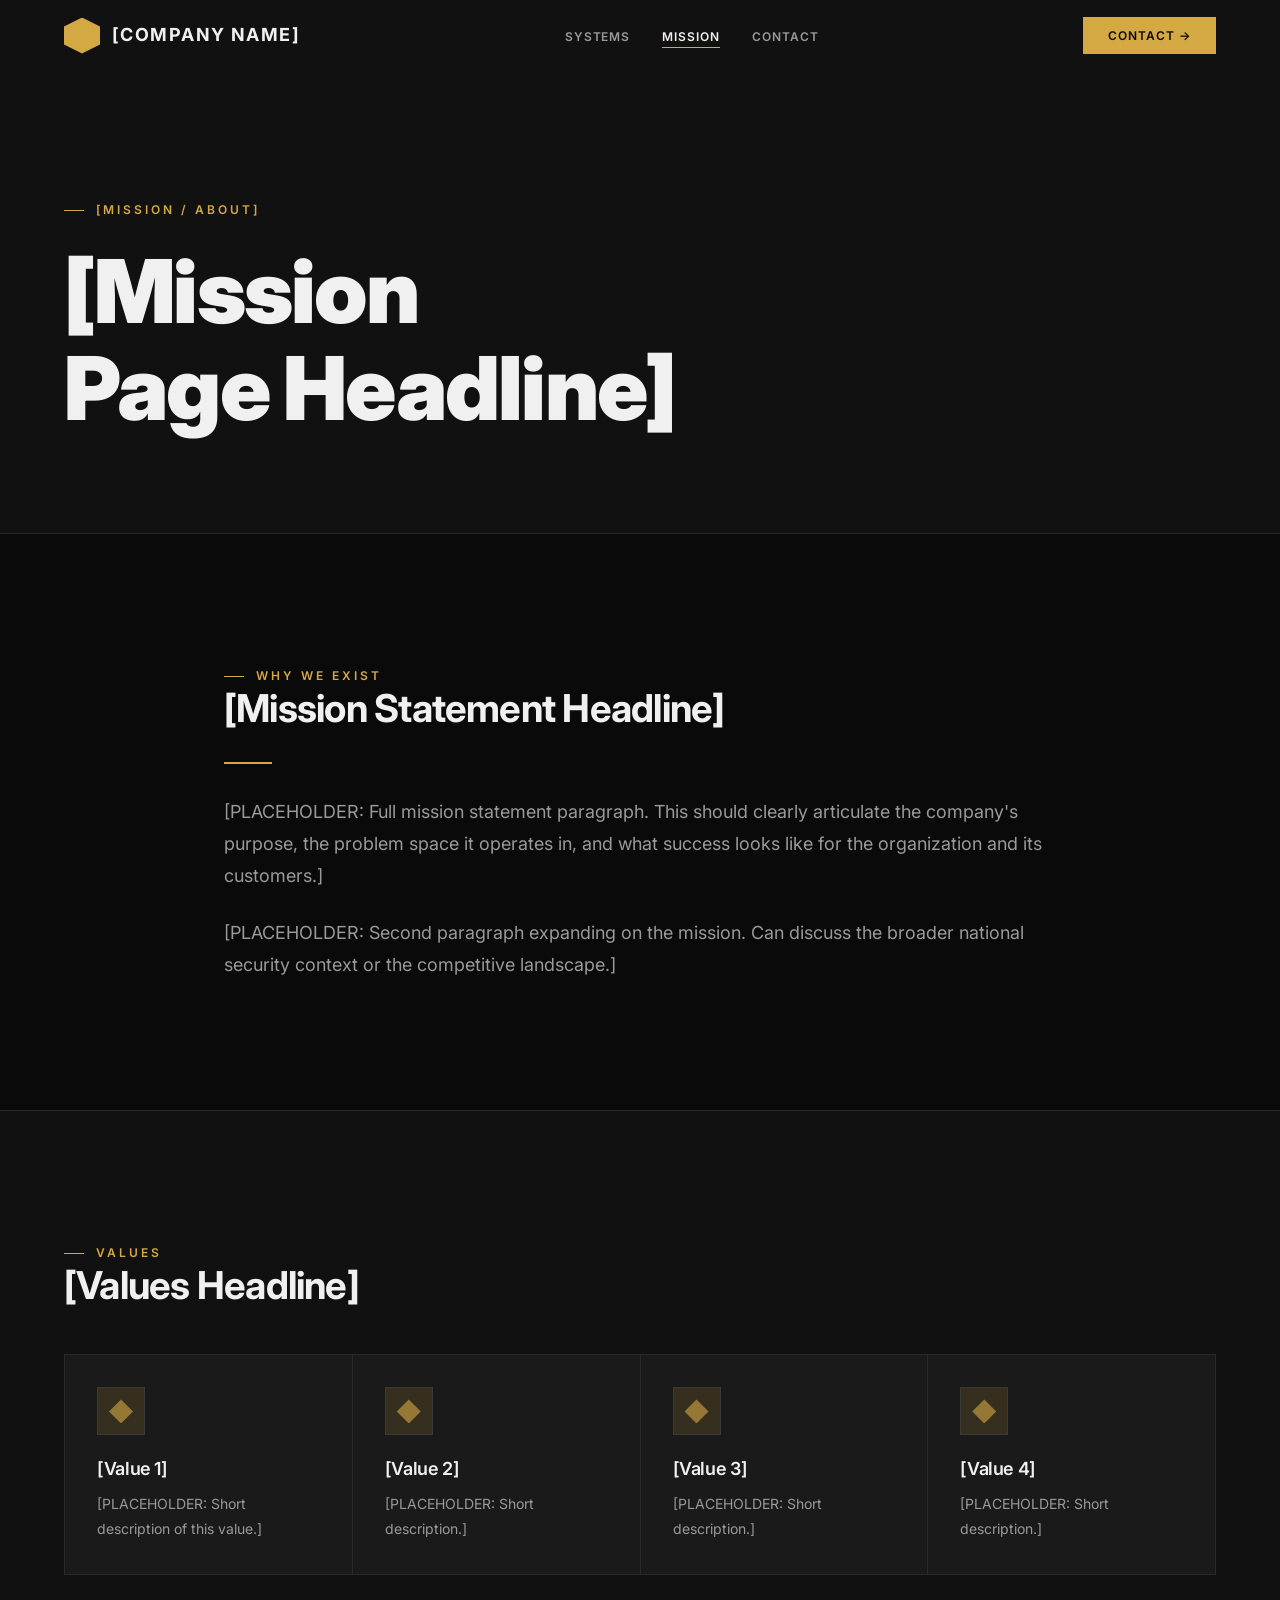
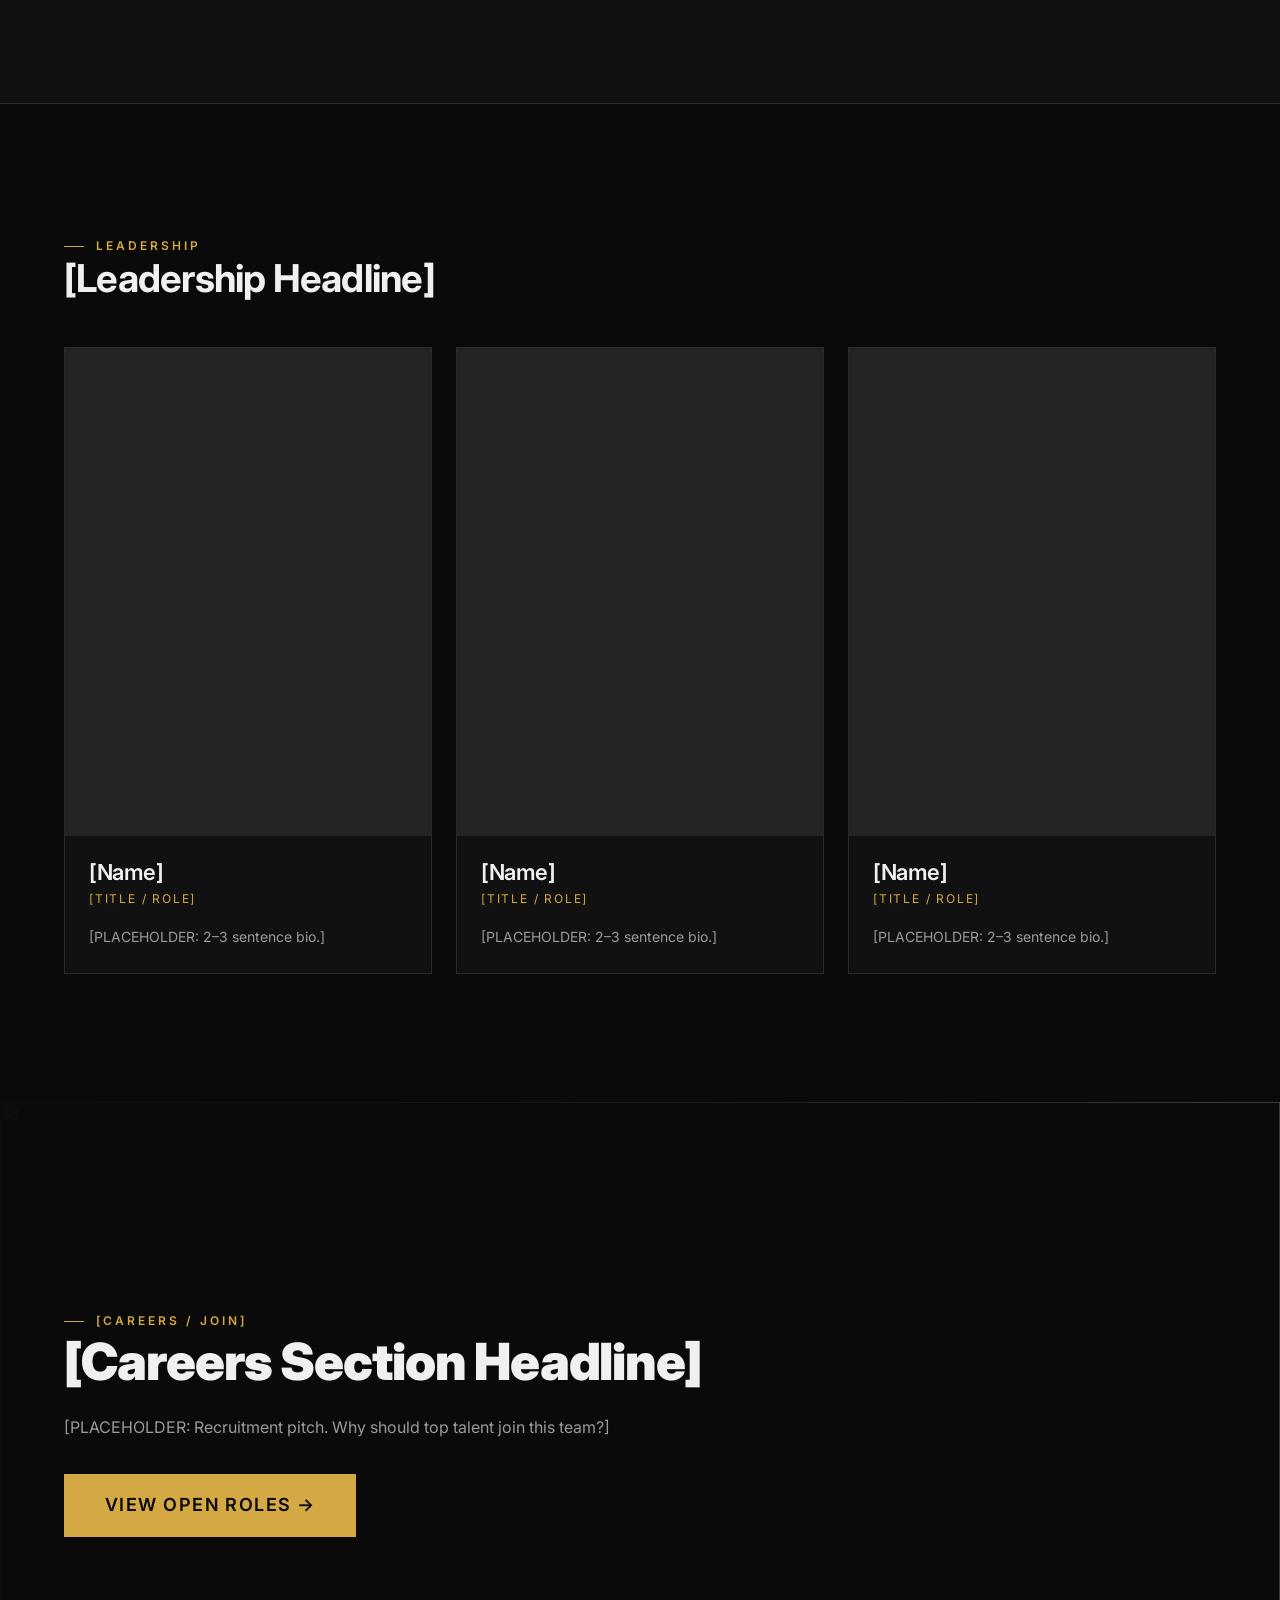
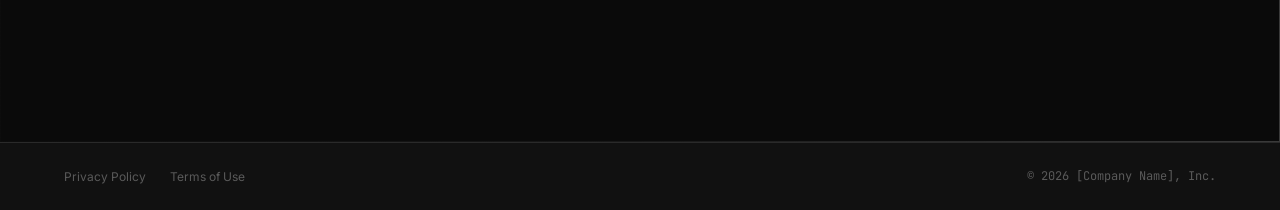
==== pages/about.html @ b7695383 "website archi built" ====
<!DOCTYPE html>
<html lang="en">
<head>
  <meta charset="UTF-8" />
  <meta name="viewport" content="width=device-width, initial-scale=1.0" />
  <meta name="description" content="[PLACEHOLDER: About page description]" />
  <title>Mission — [Company Name]</title>

  <link rel="icon" type="image/svg+xml" href="../assets/images/logo/favicon.svg" />
  <link rel="preconnect" href="https://fonts.googleapis.com" />
  <link rel="preconnect" href="https://fonts.gstatic.com" crossorigin />
  <link href="https://fonts.googleapis.com/css2?family=Inter:wght@400;500;600;700;900&family=JetBrains+Mono:wght@400;600&display=swap" rel="stylesheet" />

  <link rel="stylesheet" href="../css/variables.css" />
  <link rel="stylesheet" href="../css/reset.css" />
  <link rel="stylesheet" href="../css/main.css" />
  <link rel="stylesheet" href="../css/pages.css" />
</head>
<body>

  <nav class="nav scrolled" id="nav">
    <div class="container nav__inner">
      <a href="../index.html" class="nav__logo">
        <div class="nav__logo-mark"></div>
        <span class="nav__logo-text">[Company Name]</span>
      </a>
      <ul class="nav__links" role="list">
        <li><a href="products.html"  class="nav__link">Systems</a></li>
        <li><a href="about.html"     class="nav__link active">Mission</a></li>
        <li><a href="contact.html"   class="nav__link">Contact</a></li>
      </ul>
      <div class="nav__actions">
        <a href="contact.html" class="btn btn--primary btn--sm">Contact →</a>
      </div>
      <button class="nav__hamburger" id="navToggle" aria-label="Toggle menu" aria-expanded="false">
        <span></span><span></span><span></span>
      </button>
    </div>
    <div class="nav__mobile" id="navMobile">
      <a href="products.html" class="nav__mobile-link">Systems</a>
      <a href="about.html"    class="nav__mobile-link">Mission</a>
      <a href="contact.html"  class="nav__mobile-link">Contact</a>
    </div>
  </nav>

  <main id="main-content">

    <!-- PAGE HERO -->
    <header class="page-hero page-hero--tall" aria-label="About page header">
      <div class="container page-hero__inner">
        <p class="eyebrow" data-reveal>[Mission / About]</p>
        <h1 class="headline-xl" data-reveal data-reveal-delay="1">
          [Mission<br/>Page Headline]
        </h1>
      </div>
    </header>

    <!-- MISSION TEXT BLOCK -->
    <section class="section" aria-labelledby="mission-body-heading">
      <div class="container container--narrow">
        <p class="eyebrow" data-reveal>Why We Exist</p>
        <h2 class="headline-md" id="mission-body-heading" data-reveal data-reveal-delay="1">
          [Mission Statement Headline]
        </h2>
        <hr class="rule rule--accent" style="margin: 2rem 0;" />
        <p class="body-lg" data-reveal data-reveal-delay="2">
          [PLACEHOLDER: Full mission statement paragraph. This should clearly articulate the
          company's purpose, the problem space it operates in, and what success looks like
          for the organization and its customers.]
        </p>
        <p class="body-lg" style="margin-top: 1.5rem;" data-reveal data-reveal-delay="3">
          [PLACEHOLDER: Second paragraph expanding on the mission. Can discuss the broader
          national security context or the competitive landscape.]
        </p>
      </div>
    </section>

    <!-- VALUES GRID -->
    <section class="platform section" aria-labelledby="values-heading">
      <div class="container">
        <p class="eyebrow" data-reveal>Values</p>
        <h2 class="headline-md" id="values-heading" data-reveal data-reveal-delay="1">
          [Values Headline]
        </h2>
        <div class="platform__grid" style="margin-top: 3rem;">
          <div class="platform-tile" data-reveal data-reveal-delay="1">
            <div class="platform-tile__icon"><div class="platform-tile__icon-inner"></div></div>
            <h3 class="platform-tile__title">[Value 1]</h3>
            <p class="platform-tile__body">[PLACEHOLDER: Short description of this value.]</p>
          </div>
          <div class="platform-tile" data-reveal data-reveal-delay="2">
            <div class="platform-tile__icon"><div class="platform-tile__icon-inner"></div></div>
            <h3 class="platform-tile__title">[Value 2]</h3>
            <p class="platform-tile__body">[PLACEHOLDER: Short description.]</p>
          </div>
          <div class="platform-tile" data-reveal data-reveal-delay="3">
            <div class="platform-tile__icon"><div class="platform-tile__icon-inner"></div></div>
            <h3 class="platform-tile__title">[Value 3]</h3>
            <p class="platform-tile__body">[PLACEHOLDER: Short description.]</p>
          </div>
          <div class="platform-tile" data-reveal data-reveal-delay="4">
            <div class="platform-tile__icon"><div class="platform-tile__icon-inner"></div></div>
            <h3 class="platform-tile__title">[Value 4]</h3>
            <p class="platform-tile__body">[PLACEHOLDER: Short description.]</p>
          </div>
        </div>
      </div>
    </section>

    <!-- LEADERSHIP SECTION -->
    <section class="section" aria-labelledby="leadership-heading">
      <div class="container">
        <p class="eyebrow" data-reveal>Leadership</p>
        <h2 class="headline-md" id="leadership-heading" data-reveal data-reveal-delay="1">
          [Leadership Headline]
        </h2>

        <div class="leadership-grid" style="margin-top: 3rem;">
          <!-- Leader card — repeat as needed -->
          <article class="leader-card" data-reveal>
            <div class="leader-card__photo">
              <!-- Replace with <img> -->
              <div style="width:100%;height:100%;background:var(--color-surface-3);"></div>
            </div>
            <div class="leader-card__info">
              <h3 class="leader-card__name">[Name]</h3>
              <p class="leader-card__title">[Title / Role]</p>
              <p class="leader-card__bio body-sm">
                [PLACEHOLDER: 2–3 sentence bio.]
              </p>
            </div>
          </article>

          <article class="leader-card" data-reveal data-reveal-delay="1">
            <div class="leader-card__photo">
              <div style="width:100%;height:100%;background:var(--color-surface-3);"></div>
            </div>
            <div class="leader-card__info">
              <h3 class="leader-card__name">[Name]</h3>
              <p class="leader-card__title">[Title / Role]</p>
              <p class="leader-card__bio body-sm">[PLACEHOLDER: 2–3 sentence bio.]</p>
            </div>
          </article>

          <article class="leader-card" data-reveal data-reveal-delay="2">
            <div class="leader-card__photo">
              <div style="width:100%;height:100%;background:var(--color-surface-3);"></div>
            </div>
            <div class="leader-card__info">
              <h3 class="leader-card__name">[Name]</h3>
              <p class="leader-card__title">[Title / Role]</p>
              <p class="leader-card__bio body-sm">[PLACEHOLDER: 2–3 sentence bio.]</p>
            </div>
          </article>
        </div>
      </div>
    </section>

    <!-- CAREERS CTA -->
    <section class="feature-strip" aria-labelledby="careers-heading">
      <div class="feature-strip__bg">
        <img src="../assets/images/about/careers-bg.jpg" alt="" loading="lazy" />
      </div>
      <div class="container">
        <div class="feature-strip__content">
          <p class="eyebrow" data-reveal>[Careers / Join]</p>
          <h2 class="feature-strip__headline" id="careers-heading" data-reveal data-reveal-delay="1">
            [Careers Section Headline]
          </h2>
          <p class="feature-strip__body" data-reveal data-reveal-delay="2">
            [PLACEHOLDER: Recruitment pitch. Why should top talent join this team?]
          </p>
          <a href="#" class="btn btn--primary btn--lg" data-reveal data-reveal-delay="3">
            View Open Roles →
          </a>
        </div>
      </div>
    </section>

  </main>

  <footer class="footer">
    <div class="container">
      <div class="footer__bottom">
        <nav class="footer__legal">
          <a href="#">Privacy Policy</a>
          <a href="#">Terms of Use</a>
        </nav>
        <p class="footer__copyright">© <span id="year"></span> [Company Name], Inc.</p>
      </div>
    </div>
  </footer>

  <script src="../js/main.js" defer></script>
</body>
</html>
---- css/variables.css ----
:root {
  /* Background layers */
  --color-bg:           #0a0a0a;
  --color-surface-1:    #111111;
  --color-surface-2:    #1a1a1a;
  --color-surface-3:    #242424;

  /* Borders */
  --color-border:       #2a2a2a;
  --color-border-light: #3a3a3a;

  /* Text */
  --color-text-primary:   #f0f0f0;
  --color-text-secondary: #9a9a9a;
  --color-text-muted:     #5a5a5a;

  /* Accent */
  --color-accent:       #d4a843;
  --color-accent-dim:   #a07a28;
  --color-accent-glow:  rgba(212, 168, 67, 0.15);

  /* Functional */
  --color-danger:  #cc3333;
  --color-success: #2e7d52;

  /* Typography */
  --font-display:  'Inter', 'Helvetica Neue', Arial, sans-serif;
  --font-mono:     'JetBrains Mono', 'Fira Code', 'Courier New', monospace;

  --size-xs:   0.75rem;   /* 12px */
  --size-sm:   0.875rem;  /* 14px */
  --size-base: 1rem;      /* 16px */
  --size-md:   1.125rem;  /* 18px */
  --size-lg:   1.375rem;  /* 22px */
  --size-xl:   1.75rem;   /* 28px */
  --size-2xl:  2.25rem;   /* 36px */
  --size-3xl:  3rem;      /* 48px */
  --size-4xl:  4rem;      /* 64px */
  --size-5xl:  5.5rem;    /* 88px */

  --weight-regular: 400;
  --weight-medium:  500;
  --weight-semibold:600;
  --weight-bold:    700;
  --weight-black:   900;

  --leading-tight:  1.1;
  --leading-snug:   1.3;
  --leading-normal: 1.6;
  --leading-loose:  1.8;

  --tracking-tight:  -0.02em;
  --tracking-normal:  0em;
  --tracking-wide:    0.08em;
  --tracking-wider:   0.15em;
  --tracking-widest:  0.25em;

  /* Spacing */
  --space-1:  0.25rem;
  --space-2:  0.5rem;
  --space-3:  0.75rem;
  --space-4:  1rem;
  --space-6:  1.5rem;
  --space-8:  2rem;
  --space-10: 2.5rem;
  --space-12: 3rem;
  --space-16: 4rem;
  --space-20: 5rem;
  --space-24: 6rem;
  --space-32: 8rem;
  --space-40: 10rem;

  /* Layout */
  --max-width:      1440px;
  --max-width-text: 720px;
  --nav-height:     72px;
  --gutter:         clamp(1.5rem, 5vw, 4rem);

  /* Border radius */
  --radius-sm:   2px;
  --radius-md:   4px;
  --radius-lg:   8px;
  --radius-full: 9999px;

  /* Transitions */
  --ease-default: cubic-bezier(0.4, 0, 0.2, 1);
  --ease-in:      cubic-bezier(0.4, 0, 1, 1);
  --ease-out:     cubic-bezier(0, 0, 0.2, 1);
  --ease-spring:  cubic-bezier(0.175, 0.885, 0.32, 1.275);

  --duration-fast:   150ms;
  --duration-normal: 300ms;
  --duration-slow:   500ms;
  --duration-slower: 800ms;

  /* Shadows */
  --shadow-sm:    0 1px 3px rgba(0,0,0,0.4);
  --shadow-md:    0 4px 16px rgba(0,0,0,0.5);
  --shadow-lg:    0 8px 32px rgba(0,0,0,0.6);
  --shadow-accent:0 0 24px var(--color-accent-glow);

  /* Z-index stack */
  --z-base:    0;
  --z-raised:  10;
  --z-overlay: 100;
  --z-modal:   200;
  --z-nav:     900;
  --z-top:     1000;
}
---- css/main.css ----
/* ============================================================
   LAYOUT UTILITIES
   ============================================================ */

.container {
  width: 100%;
  max-width: var(--max-width);
  margin-left: auto;
  margin-right: auto;
  padding-left: var(--gutter);
  padding-right: var(--gutter);
}

.container--narrow {
  max-width: 960px;
}

.container--text {
  max-width: var(--max-width-text);
}

.section {
  padding-top: var(--space-32);
  padding-bottom: var(--space-32);
}

.section--flush-top    { padding-top: 0; }
.section--flush-bottom { padding-bottom: 0; }
.section--tight        { padding-top: var(--space-16); padding-bottom: var(--space-16); }

.grid {
  display: grid;
  gap: var(--space-6);
}

.grid--2 { grid-template-columns: repeat(2, 1fr); }
.grid--3 { grid-template-columns: repeat(3, 1fr); }
.grid--4 { grid-template-columns: repeat(4, 1fr); }

.flex        { display: flex; }
.flex-col    { flex-direction: column; }
.items-center{ align-items: center; }
.justify-between { justify-content: space-between; }
.gap-4  { gap: var(--space-4); }
.gap-6  { gap: var(--space-6); }
.gap-8  { gap: var(--space-8); }

/* ============================================================
   TYPOGRAPHY UTILITIES
   ============================================================ */

.eyebrow {
  display: inline-block;
  font-size: var(--size-xs);
  font-weight: var(--weight-semibold);
  letter-spacing: var(--tracking-widest);
  text-transform: uppercase;
  color: var(--color-accent);
}

.eyebrow::before {
  content: '';
  display: inline-block;
  width: 20px;
  height: 1px;
  background: var(--color-accent);
  vertical-align: middle;
  margin-right: var(--space-3);
}

.headline-xl {
  font-size: clamp(var(--size-3xl), 7vw, var(--size-5xl));
  font-weight: var(--weight-black);
  letter-spacing: var(--tracking-tight);
  line-height: var(--leading-tight);
}

.headline-lg {
  font-size: clamp(var(--size-2xl), 5vw, var(--size-4xl));
  font-weight: var(--weight-bold);
  letter-spacing: var(--tracking-tight);
}

.headline-md {
  font-size: clamp(var(--size-xl), 3vw, var(--size-3xl));
  font-weight: var(--weight-bold);
}

.headline-sm {
  font-size: var(--size-xl);
  font-weight: var(--weight-semibold);
}

.body-lg  { font-size: var(--size-md); color: var(--color-text-secondary); line-height: var(--leading-loose); }
.body-sm  { font-size: var(--size-sm); color: var(--color-text-secondary); }
.mono     { font-family: var(--font-mono); font-size: var(--size-sm); }
.muted    { color: var(--color-text-muted); }
.accent   { color: var(--color-accent); }

.text-center { text-align: center; }
.text-right  { text-align: right; }

/* ============================================================
   BUTTONS
   ============================================================ */

.btn {
  display: inline-flex;
  align-items: center;
  gap: var(--space-2);
  padding: var(--space-3) var(--space-8);
  font-size: var(--size-sm);
  font-weight: var(--weight-semibold);
  letter-spacing: var(--tracking-wide);
  text-transform: uppercase;
  border: 1px solid transparent;
  transition: background var(--duration-normal) var(--ease-default),
              color var(--duration-normal) var(--ease-default),
              border-color var(--duration-normal) var(--ease-default),
              transform var(--duration-fast) var(--ease-out);
  cursor: pointer;
}

.btn:active { transform: translateY(1px); }

.btn--primary {
  background: var(--color-accent);
  color: var(--color-bg);
  border-color: var(--color-accent);
}

.btn--primary:hover {
  background: var(--color-accent-dim);
  border-color: var(--color-accent-dim);
}

.btn--ghost {
  background: transparent;
  color: var(--color-text-primary);
  border-color: var(--color-border-light);
}

.btn--ghost:hover {
  border-color: var(--color-text-primary);
  color: var(--color-text-primary);
}

.btn--outline-accent {
  background: transparent;
  color: var(--color-accent);
  border-color: var(--color-accent);
}

.btn--outline-accent:hover {
  background: var(--color-accent-glow);
}

.btn--sm {
  padding: var(--space-2) var(--space-6);
  font-size: var(--size-xs);
}

.btn--lg {
  padding: var(--space-4) var(--space-10);
  font-size: var(--size-md);
}

.btn__arrow {
  display: inline-block;
  transition: transform var(--duration-normal) var(--ease-spring);
}

.btn:hover .btn__arrow { transform: translateX(4px); }

/* ============================================================
   DIVIDERS
   ============================================================ */

.rule {
  border: none;
  border-top: 1px solid var(--color-border);
  width: 100%;
}

.rule--accent {
  border-color: var(--color-accent);
  width: 48px;
  border-width: 2px;
}

/* ============================================================
   NAVIGATION
   ============================================================ */

.nav {
  position: fixed;
  top: 0;
  left: 0;
  right: 0;
  z-index: var(--z-nav);
  height: var(--nav-height);
  display: flex;
  align-items: center;
  transition: background var(--duration-normal) var(--ease-default),
              border-color var(--duration-normal) var(--ease-default),
              backdrop-filter var(--duration-normal) var(--ease-default);
  border-bottom: 1px solid transparent;
}

.nav.scrolled {
  background: rgba(10, 10, 10, 0.92);
  backdrop-filter: blur(16px);
  border-bottom-color: var(--color-border);
}

.nav__inner {
  display: flex;
  align-items: center;
  justify-content: space-between;
  width: 100%;
}

.nav__logo {
  display: flex;
  align-items: center;
  gap: var(--space-3);
  flex-shrink: 0;
}

.nav__logo-mark {
  width: 36px;
  height: 36px;
  /* SVG logo goes here */
  background: var(--color-accent);
  clip-path: polygon(50% 0%, 100% 25%, 100% 75%, 50% 100%, 0% 75%, 0% 25%);
}

.nav__logo-text {
  font-size: var(--size-md);
  font-weight: var(--weight-bold);
  letter-spacing: var(--tracking-wide);
  text-transform: uppercase;
}

.nav__links {
  display: flex;
  align-items: center;
  gap: var(--space-8);
}

.nav__link {
  font-size: var(--size-xs);
  font-weight: var(--weight-semibold);
  letter-spacing: var(--tracking-wide);
  text-transform: uppercase;
  color: var(--color-text-secondary);
  transition: color var(--duration-fast);
  position: relative;
}

.nav__link::after {
  content: '';
  position: absolute;
  bottom: -4px;
  left: 0;
  width: 0;
  height: 1px;
  background: var(--color-accent);
  transition: width var(--duration-normal) var(--ease-out);
}

.nav__link:hover,
.nav__link.active {
  color: var(--color-text-primary);
}

.nav__link:hover::after,
.nav__link.active::after {
  width: 100%;
}

.nav__actions {
  display: flex;
  align-items: center;
  gap: var(--space-4);
}

.nav__hamburger {
  display: none;
  flex-direction: column;
  gap: 5px;
  padding: var(--space-2);
  cursor: pointer;
}

.nav__hamburger span {
  display: block;
  width: 24px;
  height: 1.5px;
  background: var(--color-text-primary);
  transition: transform var(--duration-normal) var(--ease-default),
              opacity var(--duration-normal);
}

/* Mobile nav drawer */
.nav__mobile {
  position: fixed;
  top: var(--nav-height);
  left: 0;
  right: 0;
  bottom: 0;
  background: var(--color-surface-1);
  z-index: calc(var(--z-nav) - 1);
  padding: var(--space-8) var(--gutter);
  display: flex;
  flex-direction: column;
  gap: var(--space-6);
  transform: translateX(100%);
  transition: transform var(--duration-slow) var(--ease-out);
}

.nav__mobile.open { transform: translateX(0); }

.nav__mobile-link {
  font-size: var(--size-2xl);
  font-weight: var(--weight-bold);
  letter-spacing: var(--tracking-tight);
  color: var(--color-text-secondary);
  transition: color var(--duration-fast);
}

.nav__mobile-link:hover { color: var(--color-text-primary); }

/* ============================================================
   HERO
   ============================================================ */

.hero {
  position: relative;
  height: 100dvh;
  min-height: 640px;
  display: flex;
  align-items: flex-end;
  padding-bottom: var(--space-24);
  overflow: hidden;
}

.hero__media {
  position: absolute;
  inset: 0;
  z-index: 0;
}

.hero__media-bg {
  width: 100%;
  height: 100%;
  object-fit: cover;
  object-position: center;
  filter: brightness(0.4);
}

/* Vignette overlays */
.hero__media::after {
  content: '';
  position: absolute;
  inset: 0;
  background: linear-gradient(
    to bottom,
    rgba(10,10,10,0.2) 0%,
    transparent 30%,
    transparent 50%,
    rgba(10,10,10,0.7) 80%,
    rgba(10,10,10,1) 100%
  );
}

.hero__content {
  position: relative;
  z-index: 1;
  width: 100%;
}

.hero__eyebrow {
  margin-bottom: var(--space-6);
}

.hero__headline {
  font-size: clamp(var(--size-3xl), 8vw, 6.5rem);
  font-weight: var(--weight-black);
  letter-spacing: var(--tracking-tight);
  line-height: 0.95;
  max-width: 14ch;
  margin-bottom: var(--space-8);
}

.hero__headline em {
  font-style: normal;
  color: var(--color-accent);
}

.hero__sub {
  font-size: var(--size-md);
  color: var(--color-text-secondary);
  max-width: 50ch;
  margin-bottom: var(--space-10);
  line-height: var(--leading-loose);
}

.hero__actions {
  display: flex;
  gap: var(--space-4);
  flex-wrap: wrap;
}

/* Scroll indicator */
.hero__scroll {
  position: absolute;
  bottom: var(--space-8);
  right: var(--gutter);
  display: flex;
  flex-direction: column;
  align-items: center;
  gap: var(--space-2);
  z-index: 1;
}

.hero__scroll-line {
  width: 1px;
  height: 48px;
  background: linear-gradient(to bottom, var(--color-text-muted), transparent);
  animation: scrollPulse 2s ease-in-out infinite;
}

@keyframes scrollPulse {
  0%, 100% { opacity: 0.4; transform: scaleY(1); }
  50%       { opacity: 1;   transform: scaleY(0.8); }
}

.hero__scroll-label {
  writing-mode: vertical-rl;
  font-size: var(--size-xs);
  letter-spacing: var(--tracking-widest);
  text-transform: uppercase;
  color: var(--color-text-muted);
}

/* ============================================================
   TICKER / STATS BAR
   ============================================================ */

.ticker {
  border-top: 1px solid var(--color-border);
  border-bottom: 1px solid var(--color-border);
  background: var(--color-surface-1);
  overflow: hidden;
}

.ticker__track {
  display: flex;
  gap: var(--space-16);
  padding: var(--space-4) 0;
  animation: tickerScroll 30s linear infinite;
  white-space: nowrap;
}

.ticker__track:hover { animation-play-state: paused; }

@keyframes tickerScroll {
  from { transform: translateX(0); }
  to   { transform: translateX(-50%); }
}

.ticker__item {
  display: flex;
  align-items: center;
  gap: var(--space-4);
  flex-shrink: 0;
  font-size: var(--size-xs);
  letter-spacing: var(--tracking-wide);
  text-transform: uppercase;
  color: var(--color-text-muted);
}

.ticker__item-value {
  font-size: var(--size-md);
  font-weight: var(--weight-bold);
  color: var(--color-accent);
  font-variant-numeric: tabular-nums;
}

.ticker__sep {
  color: var(--color-border-light);
}

/* ============================================================
   STATS GRID
   ============================================================ */

.stats {
  display: grid;
  grid-template-columns: repeat(4, 1fr);
  gap: 0;
}

.stat {
  padding: var(--space-12) var(--space-8);
  border-right: 1px solid var(--color-border);
  position: relative;
}

.stat:last-child { border-right: none; }

.stat__number {
  font-size: clamp(var(--size-3xl), 4vw, var(--size-5xl));
  font-weight: var(--weight-black);
  letter-spacing: var(--tracking-tight);
  line-height: 1;
  color: var(--color-text-primary);
  font-variant-numeric: tabular-nums;
}

.stat__unit {
  color: var(--color-accent);
}

.stat__label {
  margin-top: var(--space-2);
  font-size: var(--size-xs);
  letter-spacing: var(--tracking-wider);
  text-transform: uppercase;
  color: var(--color-text-muted);
}

/* ============================================================
   MISSION STATEMENT
   ============================================================ */

.mission {
  background: var(--color-surface-1);
  border-top: 1px solid var(--color-border);
  border-bottom: 1px solid var(--color-border);
}

.mission__inner {
  display: grid;
  grid-template-columns: 1fr 3fr;
  gap: var(--space-16);
  align-items: start;
}

.mission__label {
  padding-top: var(--space-2);
}

.mission__text {
  font-size: clamp(var(--size-lg), 2.5vw, var(--size-2xl));
  line-height: var(--leading-snug);
  color: var(--color-text-primary);
  font-weight: var(--weight-medium);
}

.mission__text strong {
  color: var(--color-accent);
  font-weight: var(--weight-bold);
}

/* ============================================================
   SYSTEMS / PRODUCTS
   ============================================================ */

.systems__header {
  display: flex;
  justify-content: space-between;
  align-items: flex-end;
  margin-bottom: var(--space-12);
}

.systems__grid {
  display: grid;
  grid-template-columns: repeat(3, 1fr);
  gap: 1px;
  background: var(--color-border);
  border: 1px solid var(--color-border);
}

.system-card {
  position: relative;
  background: var(--color-surface-1);
  aspect-ratio: 4/5;
  overflow: hidden;
  cursor: pointer;
}

.system-card__media {
  position: absolute;
  inset: 0;
  z-index: 0;
}

.system-card__img {
  width: 100%;
  height: 100%;
  object-fit: cover;
  transition: transform var(--duration-slower) var(--ease-out),
              filter var(--duration-slower) var(--ease-out);
  filter: brightness(0.5) saturate(0.6);
}

.system-card:hover .system-card__img {
  transform: scale(1.04);
  filter: brightness(0.7) saturate(0.8);
}

.system-card__overlay {
  position: absolute;
  inset: 0;
  background: linear-gradient(to top, rgba(10,10,10,0.9) 0%, transparent 60%);
  z-index: 1;
}

.system-card__content {
  position: absolute;
  bottom: 0;
  left: 0;
  right: 0;
  padding: var(--space-8);
  z-index: 2;
}

.system-card__designation {
  font-family: var(--font-mono);
  font-size: var(--size-xs);
  color: var(--color-accent);
  letter-spacing: var(--tracking-wider);
  margin-bottom: var(--space-2);
}

.system-card__name {
  font-size: var(--size-xl);
  font-weight: var(--weight-bold);
  letter-spacing: var(--tracking-tight);
  margin-bottom: var(--space-2);
}

.system-card__type {
  font-size: var(--size-xs);
  color: var(--color-text-secondary);
  letter-spacing: var(--tracking-wide);
  text-transform: uppercase;
}

.system-card__cta {
  margin-top: var(--space-4);
  display: flex;
  align-items: center;
  gap: var(--space-2);
  font-size: var(--size-xs);
  font-weight: var(--weight-semibold);
  letter-spacing: var(--tracking-wide);
  text-transform: uppercase;
  color: var(--color-accent);
  opacity: 0;
  transform: translateY(8px);
  transition: opacity var(--duration-normal) var(--ease-out),
              transform var(--duration-normal) var(--ease-out);
}

.system-card:hover .system-card__cta {
  opacity: 1;
  transform: translateY(0);
}

/* Featured card (large, spans 2 cols) */
.system-card--featured {
  grid-column: span 2;
  aspect-ratio: auto;
  min-height: 480px;
}

/* ============================================================
   CAPABILITIES
   ============================================================ */

.capability {
  display: grid;
  grid-template-columns: 1fr 1fr;
  gap: 0;
  border-top: 1px solid var(--color-border);
  min-height: 560px;
}

.capability--reverse { direction: rtl; }
.capability--reverse > * { direction: ltr; }

.capability__media {
  position: relative;
  overflow: hidden;
  background: var(--color-surface-2);
}

.capability__img {
  width: 100%;
  height: 100%;
  object-fit: cover;
  filter: brightness(0.6) saturate(0.7);
  transition: transform var(--duration-slower) var(--ease-out);
}

.capability:hover .capability__img { transform: scale(1.03); }

.capability__content {
  display: flex;
  flex-direction: column;
  justify-content: center;
  padding: var(--space-16) var(--space-12);
  background: var(--color-surface-1);
}

.capability__eyebrow { margin-bottom: var(--space-6); }

.capability__headline {
  font-size: clamp(var(--size-xl), 3vw, var(--size-3xl));
  font-weight: var(--weight-bold);
  line-height: var(--leading-snug);
  margin-bottom: var(--space-6);
}

.capability__body {
  color: var(--color-text-secondary);
  line-height: var(--leading-loose);
  margin-bottom: var(--space-8);
}

.capability__specs {
  display: grid;
  grid-template-columns: 1fr 1fr;
  gap: var(--space-4) var(--space-8);
  padding-top: var(--space-8);
  border-top: 1px solid var(--color-border);
  margin-bottom: var(--space-8);
}

.capability__spec-label {
  font-size: var(--size-xs);
  letter-spacing: var(--tracking-wide);
  text-transform: uppercase;
  color: var(--color-text-muted);
  margin-bottom: var(--space-1);
}

.capability__spec-value {
  font-family: var(--font-mono);
  font-size: var(--size-md);
  color: var(--color-text-primary);
  font-weight: var(--weight-semibold);
}

/* ============================================================
   TECHNOLOGY / PLATFORM SECTION
   ============================================================ */

.platform {
  background: var(--color-surface-1);
  border-top: 1px solid var(--color-border);
  border-bottom: 1px solid var(--color-border);
}

.platform__header {
  margin-bottom: var(--space-16);
}

.platform__grid {
  display: grid;
  grid-template-columns: repeat(4, 1fr);
  gap: 1px;
  background: var(--color-border);
  border: 1px solid var(--color-border);
}

.platform-tile {
  background: var(--color-surface-2);
  padding: var(--space-8);
  transition: background var(--duration-normal);
}

.platform-tile:hover { background: var(--color-surface-3); }

.platform-tile__icon {
  width: 48px;
  height: 48px;
  background: var(--color-accent-glow);
  border: 1px solid var(--color-border-light);
  display: flex;
  align-items: center;
  justify-content: center;
  margin-bottom: var(--space-6);
  /* SVG icon placeholder */
}

.platform-tile__icon-inner {
  width: 24px;
  height: 24px;
  background: var(--color-accent);
  opacity: 0.6;
  clip-path: polygon(50% 0, 100% 50%, 50% 100%, 0 50%);
}

.platform-tile__title {
  font-size: var(--size-md);
  font-weight: var(--weight-semibold);
  margin-bottom: var(--space-3);
}

.platform-tile__body {
  font-size: var(--size-sm);
  color: var(--color-text-secondary);
  line-height: var(--leading-loose);
}

/* ============================================================
   FULL-WIDTH FEATURE STRIP
   ============================================================ */

.feature-strip {
  position: relative;
  min-height: 640px;
  display: flex;
  align-items: center;
  overflow: hidden;
}

.feature-strip__bg {
  position: absolute;
  inset: 0;
  z-index: 0;
}

.feature-strip__bg img {
  width: 100%;
  height: 100%;
  object-fit: cover;
  filter: brightness(0.3) saturate(0.5);
}

.feature-strip__bg::after {
  content: '';
  position: absolute;
  inset: 0;
  background: linear-gradient(
    to right,
    rgba(10,10,10,0.95) 0%,
    rgba(10,10,10,0.7) 50%,
    transparent 100%
  );
}

.feature-strip__content {
  position: relative;
  z-index: 1;
  max-width: 640px;
}

.feature-strip__eyebrow { margin-bottom: var(--space-6); }

.feature-strip__headline {
  font-size: clamp(var(--size-2xl), 4vw, var(--size-4xl));
  font-weight: var(--weight-black);
  line-height: var(--leading-tight);
  margin-bottom: var(--space-6);
}

.feature-strip__body {
  color: var(--color-text-secondary);
  line-height: var(--leading-loose);
  margin-bottom: var(--space-8);
}

/* ============================================================
   NEWS / UPDATES
   ============================================================ */

.news__header {
  display: flex;
  justify-content: space-between;
  align-items: flex-end;
  margin-bottom: var(--space-10);
}

.news__grid {
  display: grid;
  grid-template-columns: repeat(3, 1fr);
  gap: var(--space-6);
}

.news-card {
  background: var(--color-surface-1);
  border: 1px solid var(--color-border);
  transition: border-color var(--duration-normal);
  cursor: pointer;
}

.news-card:hover { border-color: var(--color-accent); }

.news-card__media {
  aspect-ratio: 16/9;
  overflow: hidden;
  background: var(--color-surface-2);
}

.news-card__img {
  width: 100%;
  height: 100%;
  object-fit: cover;
  filter: brightness(0.6) saturate(0.6);
  transition: transform var(--duration-slow) var(--ease-out),
              filter var(--duration-slow) var(--ease-out);
}

.news-card:hover .news-card__img {
  transform: scale(1.04);
  filter: brightness(0.75) saturate(0.8);
}

.news-card__body {
  padding: var(--space-6);
}

.news-card__meta {
  display: flex;
  gap: var(--space-4);
  margin-bottom: var(--space-4);
}

.news-card__tag {
  font-size: var(--size-xs);
  letter-spacing: var(--tracking-wider);
  text-transform: uppercase;
  color: var(--color-accent);
}

.news-card__date {
  font-size: var(--size-xs);
  color: var(--color-text-muted);
  font-family: var(--font-mono);
}

.news-card__title {
  font-size: var(--size-md);
  font-weight: var(--weight-semibold);
  line-height: var(--leading-snug);
  margin-bottom: var(--space-3);
  transition: color var(--duration-fast);
}

.news-card:hover .news-card__title { color: var(--color-accent); }

.news-card__excerpt {
  font-size: var(--size-sm);
  color: var(--color-text-secondary);
  line-height: var(--leading-loose);
}

/* ============================================================
   PARTNERS STRIP
   ============================================================ */

.partners {
  border-top: 1px solid var(--color-border);
  border-bottom: 1px solid var(--color-border);
  background: var(--color-surface-1);
}

.partners__label {
  text-align: center;
  margin-bottom: var(--space-10);
}

.partners__logos {
  display: flex;
  justify-content: center;
  align-items: center;
  gap: var(--space-16);
  flex-wrap: wrap;
}

.partner-logo {
  height: 28px;
  width: auto;
  opacity: 0.3;
  filter: grayscale(1);
  transition: opacity var(--duration-normal), filter var(--duration-normal);
}

.partner-logo:hover {
  opacity: 0.7;
  filter: grayscale(0);
}

/* ============================================================
   CTA BANNER
   ============================================================ */

.cta-banner {
  position: relative;
  background: var(--color-surface-2);
  border-top: 1px solid var(--color-border);
  text-align: center;
  overflow: hidden;
}

.cta-banner::before {
  content: '';
  position: absolute;
  top: 50%;
  left: 50%;
  transform: translate(-50%, -50%);
  width: 600px;
  height: 600px;
  background: radial-gradient(circle, var(--color-accent-glow) 0%, transparent 70%);
  pointer-events: none;
}

.cta-banner__eyebrow { margin-bottom: var(--space-6); }

.cta-banner__headline {
  font-size: clamp(var(--size-2xl), 4vw, var(--size-4xl));
  font-weight: var(--weight-black);
  margin-bottom: var(--space-6);
}

.cta-banner__sub {
  font-size: var(--size-md);
  color: var(--color-text-secondary);
  max-width: 50ch;
  margin: 0 auto var(--space-10);
}

.cta-banner__actions {
  display: flex;
  gap: var(--space-4);
  justify-content: center;
}

/* ============================================================
   FOOTER
   ============================================================ */

.footer {
  background: var(--color-surface-1);
  border-top: 1px solid var(--color-border);
}

.footer__top {
  display: grid;
  grid-template-columns: 2fr 1fr 1fr 1fr;
  gap: var(--space-12);
  padding: var(--space-16) 0;
  border-bottom: 1px solid var(--color-border);
}

.footer__brand-logo {
  display: flex;
  align-items: center;
  gap: var(--space-3);
  margin-bottom: var(--space-6);
}

.footer__brand-mark {
  width: 28px;
  height: 28px;
  background: var(--color-accent);
  clip-path: polygon(50% 0%, 100% 25%, 100% 75%, 50% 100%, 0% 75%, 0% 25%);
  flex-shrink: 0;
}

.footer__brand-name {
  font-size: var(--size-md);
  font-weight: var(--weight-bold);
  letter-spacing: var(--tracking-wide);
  text-transform: uppercase;
}

.footer__tagline {
  font-size: var(--size-sm);
  color: var(--color-text-muted);
  line-height: var(--leading-loose);
  margin-bottom: var(--space-8);
}

.footer__social {
  display: flex;
  gap: var(--space-4);
}

.footer__social-link {
  width: 36px;
  height: 36px;
  border: 1px solid var(--color-border);
  display: flex;
  align-items: center;
  justify-content: center;
  transition: border-color var(--duration-fast), background var(--duration-fast);
}

.footer__social-link:hover {
  border-color: var(--color-accent);
  background: var(--color-accent-glow);
}

.footer__social-icon {
  width: 16px;
  height: 16px;
  background: var(--color-text-secondary);
  /* SVG icon placeholder */
}

.footer__col-title {
  font-size: var(--size-xs);
  font-weight: var(--weight-semibold);
  letter-spacing: var(--tracking-widest);
  text-transform: uppercase;
  color: var(--color-text-primary);
  margin-bottom: var(--space-6);
}

.footer__links {
  display: flex;
  flex-direction: column;
  gap: var(--space-3);
}

.footer__link {
  font-size: var(--size-sm);
  color: var(--color-text-muted);
  transition: color var(--duration-fast);
}

.footer__link:hover { color: var(--color-text-primary); }

.footer__bottom {
  display: flex;
  justify-content: space-between;
  align-items: center;
  padding: var(--space-6) 0;
}

.footer__legal {
  font-size: var(--size-xs);
  color: var(--color-text-muted);
  display: flex;
  gap: var(--space-6);
  flex-wrap: wrap;
}

.footer__legal a:hover { color: var(--color-text-secondary); }

.footer__copyright {
  font-size: var(--size-xs);
  color: var(--color-text-muted);
  font-family: var(--font-mono);
}

/* ============================================================
   SCROLL REVEAL ANIMATIONS
   ============================================================ */

[data-reveal] {
  opacity: 0;
  transform: translateY(24px);
  transition: opacity var(--duration-slower) var(--ease-out),
              transform var(--duration-slower) var(--ease-out);
}

[data-reveal="left"] {
  transform: translateX(-24px);
}

[data-reveal="right"] {
  transform: translateX(24px);
}

[data-reveal].revealed {
  opacity: 1;
  transform: translate(0);
}

[data-reveal-delay="1"] { transition-delay: 100ms; }
[data-reveal-delay="2"] { transition-delay: 200ms; }
[data-reveal-delay="3"] { transition-delay: 300ms; }
[data-reveal-delay="4"] { transition-delay: 400ms; }

/* ============================================================
   UTILITY CLASSES
   ============================================================ */

.sr-only {
  position: absolute;
  width: 1px;
  height: 1px;
  padding: 0;
  margin: -1px;
  overflow: hidden;
  clip: rect(0,0,0,0);
  white-space: nowrap;
  border: 0;
}

.hide-mobile  { display: none; }
.show-mobile  { display: block; }

/* ============================================================
   RESPONSIVE
   ============================================================ */

@media (min-width: 768px) {
  .hide-mobile { display: block; }
  .show-mobile { display: none; }
}

@media (max-width: 1200px) {
  .systems__grid { grid-template-columns: repeat(2, 1fr); }
  .system-card--featured { grid-column: span 2; }
  .platform__grid { grid-template-columns: repeat(2, 1fr); }
  .footer__top { grid-template-columns: 1fr 1fr; gap: var(--space-8); }
}

@media (max-width: 1024px) {
  .stats { grid-template-columns: repeat(2, 1fr); }
  .stat { border-bottom: 1px solid var(--color-border); }
  .capability { grid-template-columns: 1fr; }
  .capability__media { aspect-ratio: 16/9; }
  .mission__inner { grid-template-columns: 1fr; gap: var(--space-6); }
}

@media (max-width: 768px) {
  .nav__links   { display: none; }
  .nav__actions .btn { display: none; }
  .nav__hamburger { display: flex; }

  .systems__grid { grid-template-columns: 1fr; }
  .system-card--featured { grid-column: span 1; }

  .news__grid { grid-template-columns: 1fr; }

  .footer__top { grid-template-columns: 1fr; }

  .cta-banner__actions { flex-direction: column; align-items: center; }

  .capability--reverse { direction: ltr; }
}

@media (max-width: 480px) {
  .stats { grid-template-columns: 1fr 1fr; }
  .platform__grid { grid-template-columns: 1fr; }
  .partners__logos { gap: var(--space-8); }
  .hero__actions { flex-direction: column; }
}
---- css/pages.css ----
/* ============================================================
   PAGE HERO (inner pages)
   ============================================================ */

.page-hero {
  padding-top: calc(var(--nav-height) + var(--space-20));
  padding-bottom: var(--space-16);
  border-bottom: 1px solid var(--color-border);
  background: var(--color-surface-1);
}

.page-hero--tall {
  padding-top: calc(var(--nav-height) + var(--space-32));
  padding-bottom: var(--space-24);
}

.page-hero__inner {
  display: flex;
  flex-direction: column;
  gap: var(--space-6);
}

.page-hero__inner .headline-xl {
  max-width: 16ch;
}

/* ============================================================
   FILTER BAR (products page)
   ============================================================ */

.filter-bar {
  position: sticky;
  top: var(--nav-height);
  z-index: var(--z-raised);
  background: rgba(10,10,10,0.9);
  backdrop-filter: blur(12px);
  border-bottom: 1px solid var(--color-border);
}

.filter-bar__inner {
  display: flex;
  gap: var(--space-2);
  overflow-x: auto;
  padding: var(--space-3) 0;
  scrollbar-width: none;
}

.filter-bar__inner::-webkit-scrollbar { display: none; }

.filter-btn {
  flex-shrink: 0;
  padding: var(--space-2) var(--space-4);
  font-size: var(--size-xs);
  font-weight: var(--weight-semibold);
  letter-spacing: var(--tracking-wide);
  text-transform: uppercase;
  color: var(--color-text-muted);
  border: 1px solid var(--color-border);
  transition: color var(--duration-fast),
              border-color var(--duration-fast),
              background var(--duration-fast);
  cursor: pointer;
}

.filter-btn:hover {
  color: var(--color-text-primary);
  border-color: var(--color-border-light);
}

.filter-btn--active {
  color: var(--color-accent);
  border-color: var(--color-accent);
  background: var(--color-accent-glow);
}

/* ============================================================
   PRODUCT GRID (products page)
   ============================================================ */

.product-grid {
  display: grid;
  grid-template-columns: repeat(2, 1fr);
  gap: var(--space-6);
}

.product-card {
  display: grid;
  grid-template-columns: 1fr 1fr;
  border: 1px solid var(--color-border);
  background: var(--color-surface-1);
  transition: border-color var(--duration-normal);
  overflow: hidden;
}

.product-card:hover { border-color: var(--color-border-light); }

.product-card__media {
  aspect-ratio: 1;
  overflow: hidden;
  background: var(--color-surface-2);
}

.product-card__img {
  width: 100%;
  height: 100%;
  object-fit: cover;
  filter: brightness(0.6) saturate(0.6);
  transition: transform var(--duration-slower) var(--ease-out),
              filter var(--duration-slower) var(--ease-out);
}

.product-card:hover .product-card__img {
  transform: scale(1.04);
  filter: brightness(0.75) saturate(0.8);
}

.product-card__content {
  display: flex;
  flex-direction: column;
  justify-content: space-between;
  padding: var(--space-6);
  gap: var(--space-4);
}

.product-card__header {
  display: flex;
  justify-content: space-between;
  align-items: center;
}

.product-card__designation {
  color: var(--color-accent);
}

.product-card__status {
  font-size: var(--size-xs);
  letter-spacing: var(--tracking-wide);
  text-transform: uppercase;
  color: var(--color-text-muted);
  border: 1px solid var(--color-border);
  padding: 2px var(--space-2);
}

.product-card__name {
  font-size: var(--size-xl);
  font-weight: var(--weight-bold);
}

.product-card__type {
  margin-top: -var(--space-2);
}

.product-card__desc {
  font-size: var(--size-sm);
  color: var(--color-text-secondary);
  line-height: var(--leading-loose);
  flex-grow: 1;
}

.product-card__specs {
  display: flex;
  flex-direction: column;
  gap: var(--space-2);
  padding-top: var(--space-4);
  border-top: 1px solid var(--color-border);
}

.product-spec {
  display: flex;
  justify-content: space-between;
  align-items: center;
}

.product-spec__label {
  font-size: var(--size-xs);
  color: var(--color-text-muted);
  letter-spacing: var(--tracking-wide);
  text-transform: uppercase;
}

.product-spec__value {
  font-family: var(--font-mono);
  font-size: var(--size-sm);
  color: var(--color-text-primary);
  font-weight: var(--weight-semibold);
}

.product-card--hidden { display: none; }

/* ============================================================
   LEADERSHIP GRID (about page)
   ============================================================ */

.leadership-grid {
  display: grid;
  grid-template-columns: repeat(3, 1fr);
  gap: var(--space-6);
}

.leader-card {
  background: var(--color-surface-1);
  border: 1px solid var(--color-border);
  overflow: hidden;
}

.leader-card__photo {
  aspect-ratio: 3/4;
  overflow: hidden;
  background: var(--color-surface-2);
}

.leader-card__photo img {
  width: 100%;
  height: 100%;
  object-fit: cover;
  filter: grayscale(0.4);
  transition: filter var(--duration-slow);
}

.leader-card:hover .leader-card__photo img { filter: grayscale(0); }

.leader-card__info {
  padding: var(--space-6);
}

.leader-card__name {
  font-size: var(--size-lg);
  font-weight: var(--weight-semibold);
  margin-bottom: var(--space-1);
}

.leader-card__title {
  font-size: var(--size-xs);
  letter-spacing: var(--tracking-wider);
  text-transform: uppercase;
  color: var(--color-accent);
  margin-bottom: var(--space-4);
}

.leader-card__bio {
  color: var(--color-text-secondary);
  line-height: var(--leading-loose);
}

/* ============================================================
   CONTACT PAGE LAYOUT
   ============================================================ */

.contact-layout {
  display: grid;
  grid-template-columns: 1fr 1.5fr;
  gap: var(--space-16);
  align-items: start;
}

.contact-info {
  position: sticky;
  top: calc(var(--nav-height) + var(--space-8));
  display: flex;
  flex-direction: column;
  gap: var(--space-8);
}

.contact-channels {
  display: flex;
  flex-direction: column;
  gap: var(--space-6);
  padding-top: var(--space-8);
  border-top: 1px solid var(--color-border);
}

.contact-channel__label {
  margin-bottom: var(--space-1);
}

.contact-channel__value {
  font-size: var(--size-md);
  color: var(--color-text-primary);
  font-weight: var(--weight-medium);
  transition: color var(--duration-fast);
}

.contact-channel__value:hover { color: var(--color-accent); }

/* FORM */

.contact-form-wrap {
  background: var(--color-surface-1);
  border: 1px solid var(--color-border);
  padding: var(--space-10);
}

.contact-form {
  display: flex;
  flex-direction: column;
  gap: var(--space-6);
}

.form-row { display: flex; gap: var(--space-4); }
.form-row--2 > * { flex: 1; }

.form-field {
  display: flex;
  flex-direction: column;
  gap: var(--space-2);
}

.form-label {
  font-size: var(--size-xs);
  font-weight: var(--weight-semibold);
  letter-spacing: var(--tracking-wide);
  text-transform: uppercase;
  color: var(--color-text-secondary);
}

.form-input {
  background: var(--color-surface-2);
  border: 1px solid var(--color-border);
  color: var(--color-text-primary);
  padding: var(--space-3) var(--space-4);
  font-size: var(--size-sm);
  transition: border-color var(--duration-fast), background var(--duration-fast);
  outline: none;
}

.form-input:focus {
  border-color: var(--color-accent);
  background: var(--color-surface-3);
}

.form-input::placeholder { color: var(--color-text-muted); }

.form-select {
  appearance: none;
  cursor: pointer;
  background-image: url("data:image/svg+xml,%3Csvg xmlns='http://www.w3.org/2000/svg' width='12' height='7' viewBox='0 0 12 7'%3E%3Cpath d='M1 1l5 5 5-5' stroke='%235a5a5a' stroke-width='1.5' fill='none' stroke-linecap='round'/%3E%3C/svg%3E");
  background-repeat: no-repeat;
  background-position: right var(--space-4) center;
  padding-right: var(--space-10);
}

.form-textarea { resize: vertical; min-height: 120px; }

.form-checkbox {
  display: flex;
  align-items: flex-start;
  gap: var(--space-3);
  cursor: pointer;
}

.form-checkbox input[type="checkbox"] {
  flex-shrink: 0;
  width: 16px;
  height: 16px;
  margin-top: 2px;
  accent-color: var(--color-accent);
  cursor: pointer;
}

.form-checkbox__label {
  font-size: var(--size-sm);
  color: var(--color-text-secondary);
  line-height: var(--leading-loose);
}

.form-checkbox__label a {
  color: var(--color-accent);
  text-decoration: underline;
}

.form-submit { align-self: flex-start; }

.form-note {
  font-size: var(--size-xs);
  color: var(--color-text-muted);
  line-height: var(--leading-loose);
}

/* ============================================================
   RESPONSIVE — PAGES
   ============================================================ */

@media (max-width: 1024px) {
  .product-grid { grid-template-columns: 1fr; }
  .product-card { grid-template-columns: 1fr; }
  .product-card__media { aspect-ratio: 16/9; }
  .leadership-grid { grid-template-columns: repeat(2, 1fr); }
  .contact-layout { grid-template-columns: 1fr; }
  .contact-info { position: static; }
}

@media (max-width: 640px) {
  .leadership-grid { grid-template-columns: 1fr; }
  .contact-form-wrap { padding: var(--space-6); }
  .form-row--2 { flex-direction: column; }
}
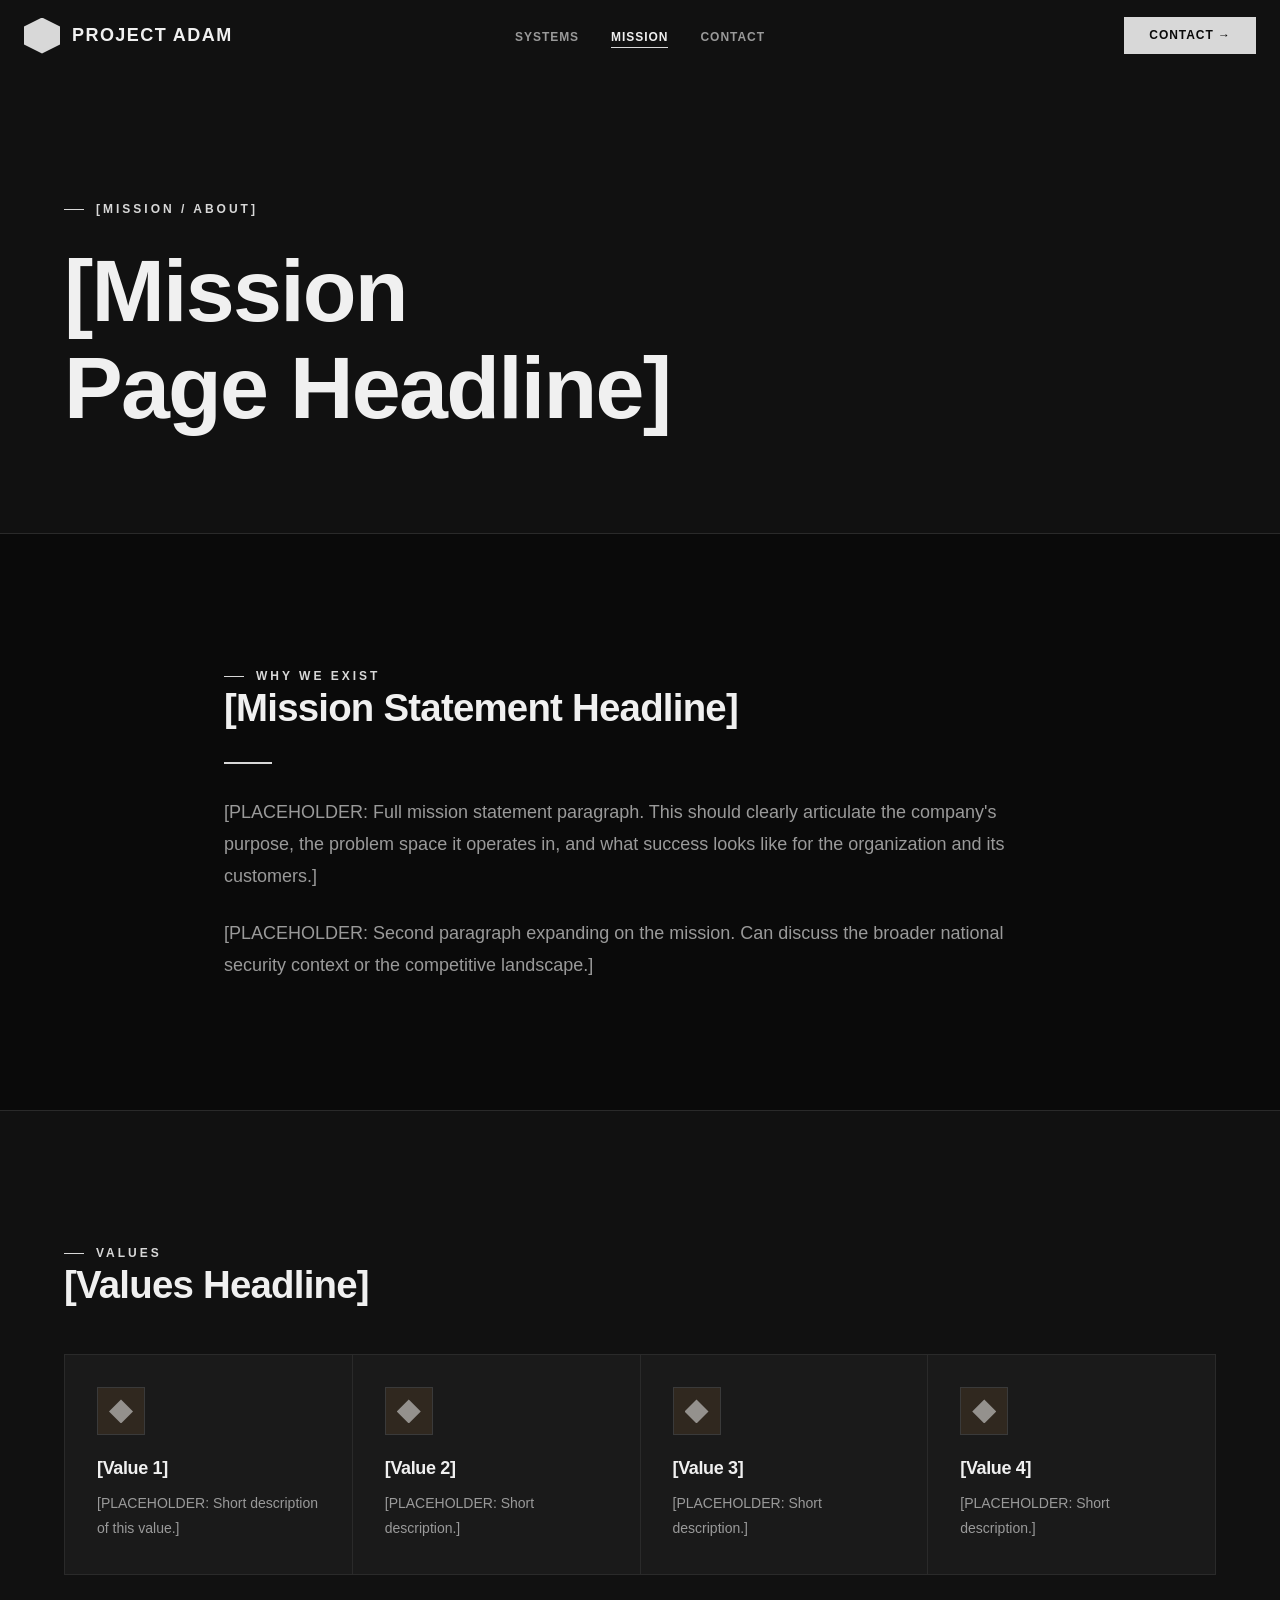
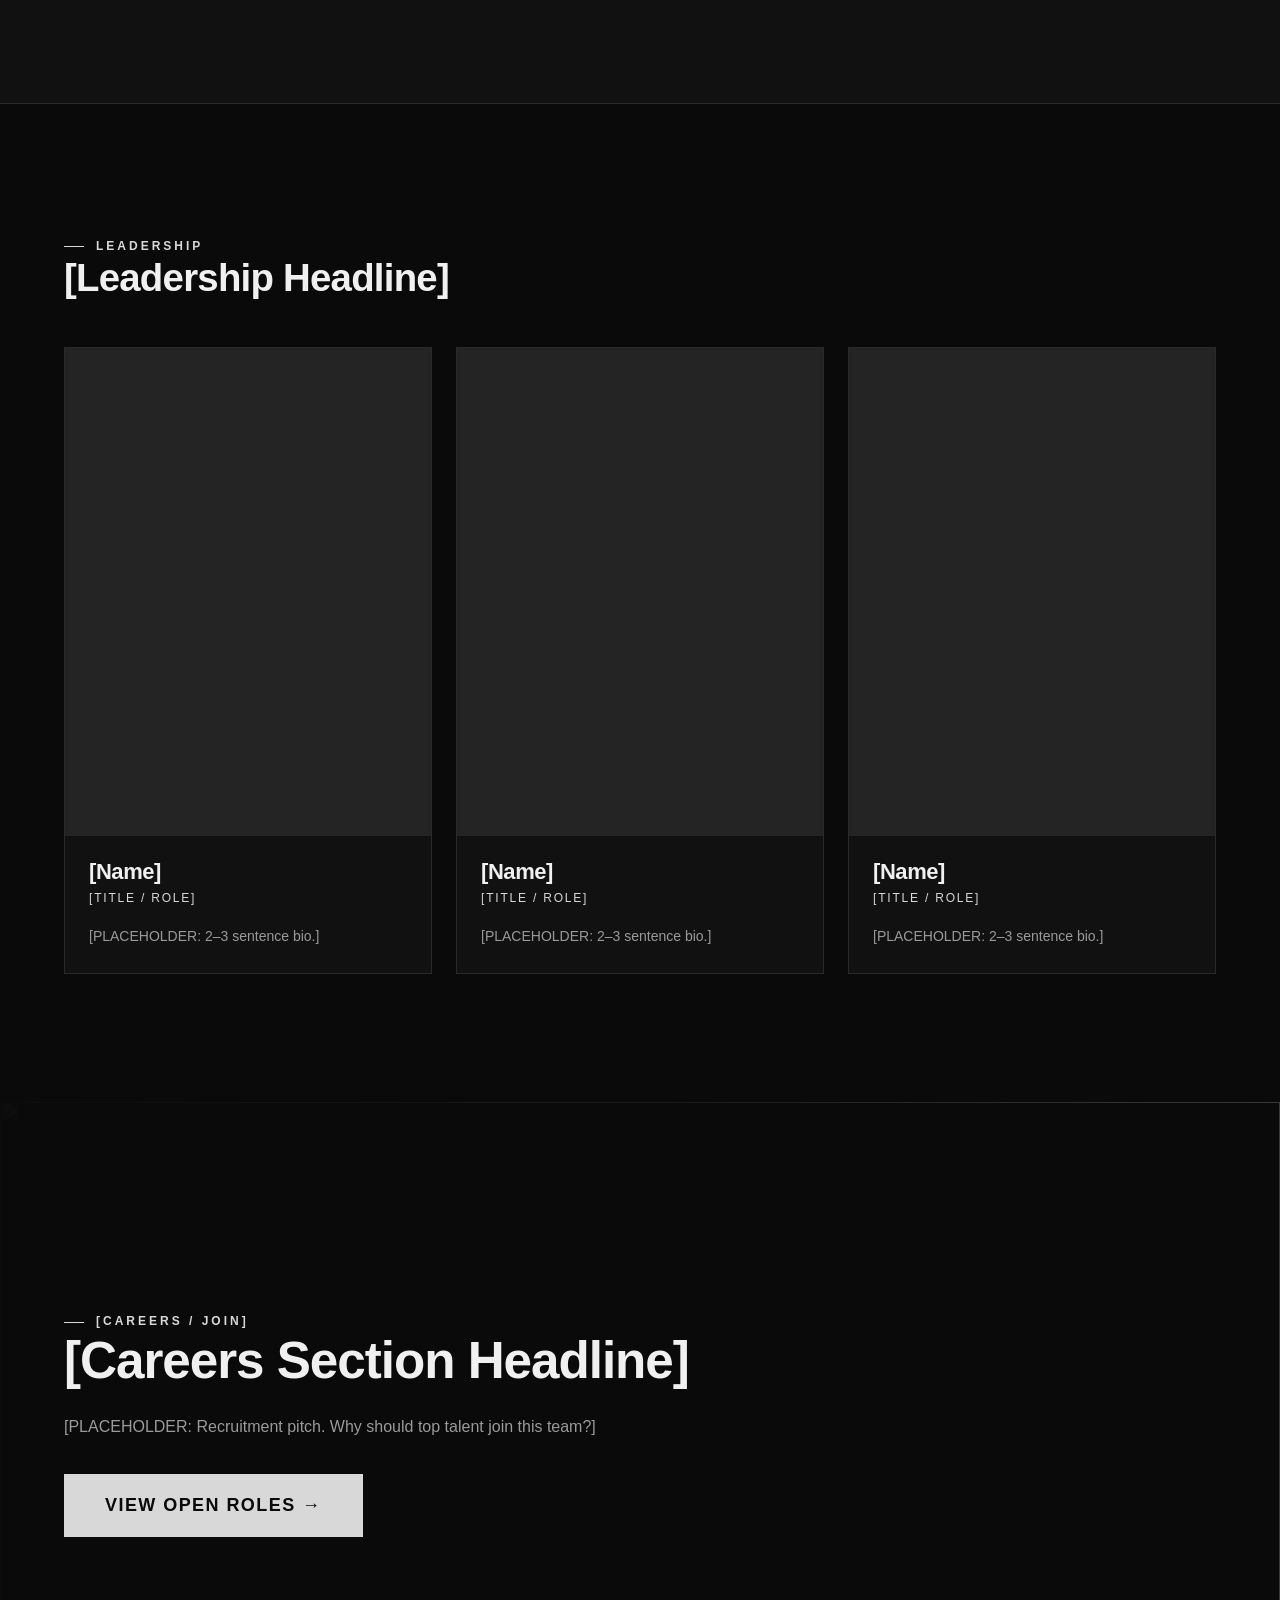
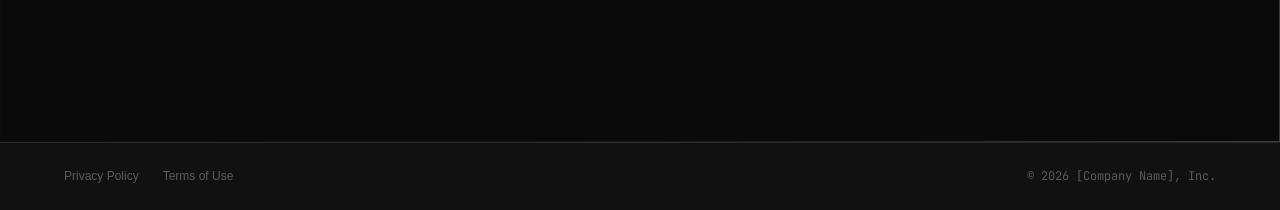
==== commit 4db149e1: "Fix mobile nav, hero buttons, and add flight modes / image updates across UAV and contact pages Co-A" ====
--- a/pages/about.html
+++ b/pages/about.html
@@ -22,7 +22,7 @@
     <div class="container nav__inner">
       <a href="../index.html" class="nav__logo">
         <div class="nav__logo-mark"></div>
-        <span class="nav__logo-text">[Company Name]</span>
+        <span class="nav__logo-text">Project ADAM</span>
       </a>
       <ul class="nav__links" role="list">
         <li><a href="products.html"  class="nav__link">Systems</a></li>
--- a/css/variables.css
+++ b/css/variables.css
@@ -14,17 +14,20 @@
   --color-text-secondary: #9a9a9a;
   --color-text-muted:     #5a5a5a;
 
-  /* Accent */
-  --color-accent:       #d4a843;
-  --color-accent-dim:   #a07a28;
-  --color-accent-glow:  rgba(212, 168, 67, 0.15);
+  /* Accent — pulled from logo gradient */
+  --color-accent:       #d8d8d8;
+  --color-accent-dim:   #8a5c2e;
+  --color-accent-glow:  rgba(176, 120, 64, 0.15);
+  --color-accent-blue:  #4272c4;
+  --color-accent-purple:#6b4a9e;
+  --gradient-accent: linear-gradient(135deg, #4272c4 0%, #6b4a9e 50%, #b07840 100%);
 
   /* Functional */
   --color-danger:  #cc3333;
   --color-success: #2e7d52;
 
   /* Typography */
-  --font-display:  'Inter', 'Helvetica Neue', Arial, sans-serif;
+  --font-display:  'Arimo', 'Helvetica Neue', Arial, sans-serif;
   --font-mono:     'JetBrains Mono', 'Fira Code', 'Courier New', monospace;
 
   --size-xs:   0.75rem;   /* 12px */
--- a/css/main.css
+++ b/css/main.css
@@ -214,10 +214,22 @@
 }
 
 .nav__inner {
-  display: flex;
-  align-items: center;
-  justify-content: space-between;
+  display: grid;
+  grid-template-columns: 1fr auto 1fr;
+  align-items: center;
   width: 100%;
+}
+
+.nav__logo    { justify-self: start; }
+.nav__actions { justify-self: end; }
+
+/* Nav container overrides: full-bleed so logo is at left edge and buttons at right edge */
+.nav .container {
+  max-width: none;
+  padding-left: var(--space-6);
+  padding-right: var(--space-6);
+  height: 100%;
+  align-items: center;
 }
 
 .nav__logo {
@@ -1234,8 +1246,10 @@
 
 @media (max-width: 768px) {
   .nav__links   { display: none; }
-  .nav__actions .btn { display: none; }
-  .nav__hamburger { display: flex; }
+  .nav__actions { display: none; }
+  .nav__hamburger { display: flex; justify-self: end; }
+  .nav__inner { grid-template-columns: 1fr auto; }
+  .nav .container { padding-left: var(--space-4); padding-right: var(--space-4); }
 
   .systems__grid { grid-template-columns: 1fr; }
   .system-card--featured { grid-column: span 1; }
